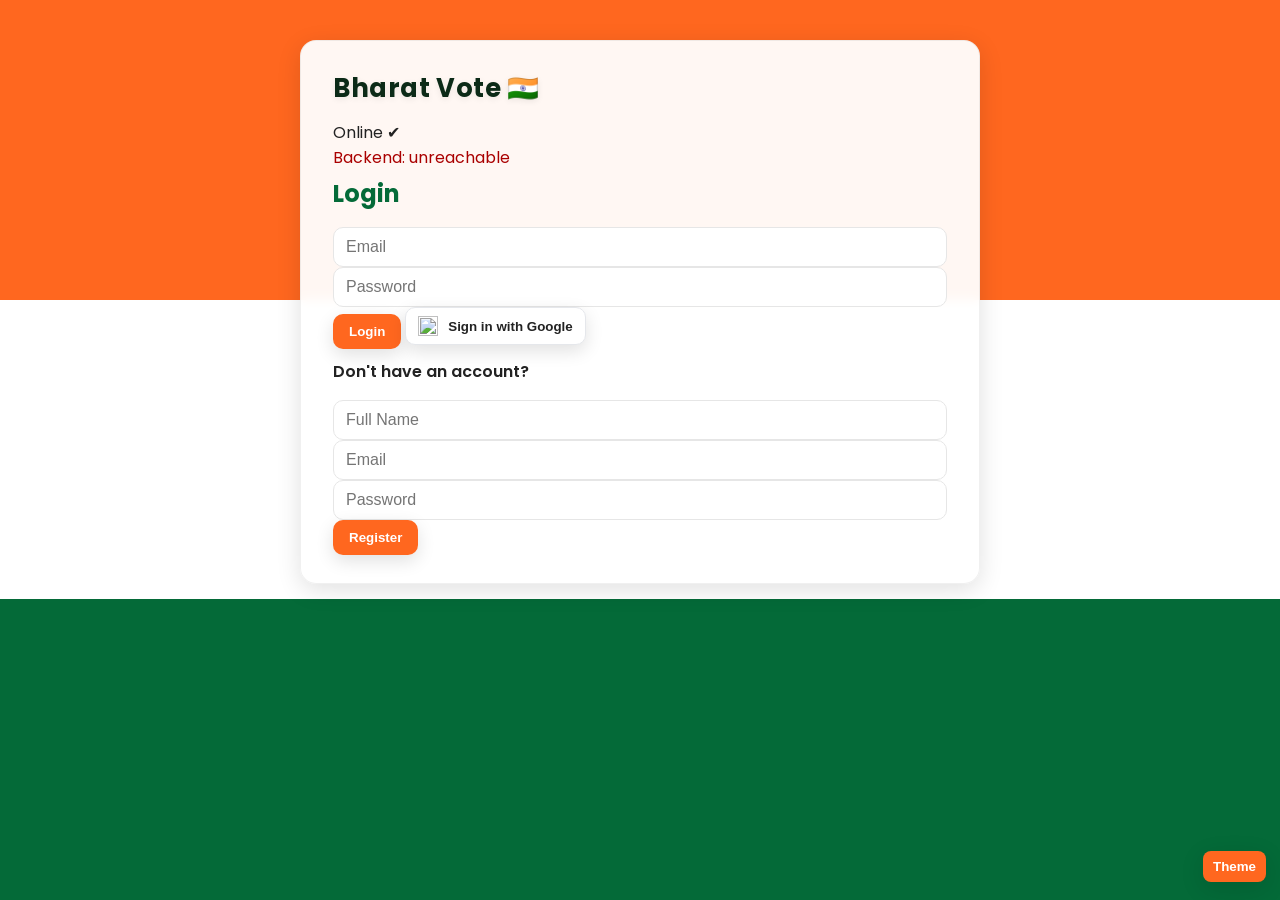
==== Frontend/index.html @ 967f0e9c "First Commit" ====
<!DOCTYPE html>
<html lang="en">

<head>
    <meta charset="UTF-8">
    <title>Bharat Vote 🇮🇳</title>
    <meta name="viewport" content="width=device-width,initial-scale=1">

    <link href="https://fonts.googleapis.com/css2?family=Poppins:wght@300;400;600;700&display=swap" rel="stylesheet">

    <!-- Your enhanced CSS -->
    <link rel="stylesheet" href="style.css">
</head>

<body>
    <div class="container fade">

        <h1>Bharat Vote 🇮🇳</h1>

        <!-- Status labels -->
        <div id="networkStatus"></div>
        <div id="backendStatus"></div>

        <!-- AUTH SECTION -->
        <div id="auth-section" class="fade">
            <h2>Login</h2>

            <input type="email" id="loginEmail" placeholder="Email">
            <input type="password" id="loginPassword" placeholder="Password">

            <button class="primary-action" onclick="login()">Login</button>

            <button id="googleSignInBtn" onclick="googleSignIn()">
                <img src="https://www.svgrepo.com/show/475656/google-color.svg" width="20"> Sign in with Google
            </button>

            <p style="margin-top: 10px; font-weight: 600;">Don't have an account?</p>

            <input type="text" id="regName" placeholder="Full Name">
            <input type="email" id="regEmail" placeholder="Email">
            <input type="password" id="regPassword" placeholder="Password">

            <button class="primary-action" onclick="register()">Register</button>
        </div>

        <!-- VOTER SECTION -->
        <div id="voter-section" class="fade" style="display:none;">
            <h2>
                Welcome, <span id="voterName"></span> 👋
            </h2>

            <div style="margin-top: 10px;">
                <button id="adminBtn" onclick="goAdmin()" class="admin-panel-btn primary-action">
                    Admin Dashboard
                </button>
        
            </div>

            <button class="primary-action" onclick="loadElections()">Show Active Elections</button>

            <div id="elections"></div>

            <button class="admin-btn" onclick="logout()">Logout</button>
        </div>

    </div>

    <!-- Main App Script -->
    <script type="module" src="script.js"></script>

    <!-- Page Enhancements -->
    <script>
        // Fade-in transitions
        document.addEventListener("DOMContentLoaded", () => {
            document.body.classList.add("page-loaded");
        });
    </script>
</body>

</html>
---- Frontend/style.css ----
@import './variables.css';

/* ======================================================
   BASE / RESET
   ====================================================== */
*,
*::before,
*::after {
    box-sizing: border-box;
}

html, body {
    height: 100%;
    margin: 0;
    padding: 0;
    font-family: var(--font-family);
    -webkit-font-smoothing: antialiased;
    -moz-osx-font-smoothing: grayscale;
}

/* ======================================================
   THEME / UTILS
   ====================================================== */
:root {
    /* fallback values if variables.css missing */
    --saffron: #FF9933;
    --deepgreen: #138808;
    --white: #ffffff;
    --muted: #6b7280;
    --shadow: 0 8px 30px rgba(0,0,0,0.12);
    --card: #fff;
}

/* small helpers */
.container-max {
    max-width: 1100px;
    margin: 0 auto;
    padding: 0 20px;
}

/* page-wide background: subtle tricolor split */
body {
    min-height: 100vh;
    color: #222;
    background: linear-gradient(
        to bottom,
        var(--saffron) 0%,
        var(--saffron) 33.3%,
        #fff 33.3%,
        #fff 66.6%,
        var(--deepgreen) 66.6%,
        var(--deepgreen) 100%
    );
    display: flex;
    align-items: flex-start; /* allows admin pages to show from top */
    justify-content: center;
    padding: 28px;
    transition: background 0.3s ease;
}

/* page fade-in */
body {
    opacity: 0;
    transition: opacity 0.45s ease-in-out;
}
body.page-loaded { opacity: 1; }

/* ======================================================
   LAYOUT: Centered (for home/login) and Full-Width (pages)
   ====================================================== */

/* Main container for index.html (centered card layout) */
.container {
    width: 100%;
    max-width: 680px;
    background: rgba(255,255,255,0.95);
    border-radius: 16px;
    padding: 28px 32px;
    box-shadow: var(--shadow);
    border: 1px solid rgba(0,0,0,0.06);
    backdrop-filter: blur(6px);
}

/* Centered glass-like card used for index/login */
.center-card {
    width: 100%;
    max-width: 680px;
    background: rgba(255,255,255,0.90);
    border-radius: 16px;
    padding: 28px 32px;
    box-shadow: var(--shadow);
    border: 1px solid rgba(0,0,0,0.06);
    backdrop-filter: blur(6px);
    text-align: center;
}

/* Full-width page wrapper used for voting/admin dashboard pages */
.page {
    width: 100%;
    max-width: 1200px;
    margin: 0 auto;
    display: grid;
    grid-template-columns: 1fr;
    gap: 20px;
    padding: 12px;
}

/* admin-dashboard layout (two column on wide screens) */
.admin-dashboard {
    display: grid;
    grid-template-columns: 260px 1fr;
    gap: 20px;
    align-items: start;
}

/* mobile / single column fallback */
@media (max-width: 920px) {
    .admin-dashboard {
        grid-template-columns: 1fr;
    }
}

/* ======================================================
   TYPOGRAPHY
   ====================================================== */
h1 {
    margin: 0 0 12px 0;
    font-size: 1.6rem;
    font-weight: 700;
    color: #0b2a17;
    letter-spacing: 0.6px;
    text-shadow: 0 2px 6px rgba(0,0,0,0.08);
}

h2 { margin: 6px 0 16px 0; color: var(--deepgreen); }
h3 { margin: 0 0 12px 0; font-size: 1.05rem; }

/* small muted text */
.muted { color: var(--muted); font-size: 0.9rem; }

/* ======================================================
   FORMS & INPUTS
   ====================================================== */
.form-row { margin: 10px 0; }

input[type="text"],
input[type="email"],
input[type="password"],
input[type="date"],
textarea,
select {
    width: 100%;
    padding: 10px 12px;
    border-radius: 10px;
    border: 1.5px solid #e6e6e6;
    background: #fff;
    font-size: 1rem;
    color: #222;
    transition: box-shadow 0.18s ease, border-color 0.18s ease;
}

input:focus, textarea:focus, select:focus {
    outline: none;
    border-color: var(--deepgreen);
    box-shadow: 0 6px 18px rgba(19,136,8,0.08);
}

/* small input width helper for admin actions */
.input-inline {
    display: inline-block;
    width: auto;
    min-width: 130px;
}

/* consistent label */
label {
    display: block;
    font-weight: 600;
    margin-bottom: 6px;
    color: #111827;
}

/* ======================================================
   BUTTONS
   ====================================================== */
.btn,
button {
    display: inline-flex;
    align-items: center;
    gap: 8px;
    cursor: pointer;
    padding: 10px 16px;
    border-radius: 10px;
    border: none;
    font-weight: 600;
    color: #fff;
    background: var(--saffron);
    box-shadow: 0 6px 18px rgba(0,0,0,0.12);
    transition: transform 0.12s ease, box-shadow 0.12s ease, background 0.18s ease;
    text-decoration: none;
}

.btn:hover, button:hover {
    transform: translateY(-2px);
    box-shadow: 0 10px 30px rgba(0,0,0,0.14);
}

/* primary green action for subtle variation */
.btn-green {
    background: var(--deepgreen);
}

/* neutral small button (admin controls) */
.btn-small {
    padding: 6px 10px;
    border-radius: 8px;
    font-size: 0.95rem;
    background: #374151; /* gray-700 */
}

/* disabled */
.btn[disabled], button:disabled {
    opacity: 0.6;
    cursor: not-allowed;
    transform: none;
}

/* Google sign-in: specialized */
#googleSignInBtn {
    background: #fff;
    color: #222;
    border: 1px solid #e5e7eb;
    padding: 8px 12px;
    gap: 10px;
    justify-content: center;
}
#googleSignInBtn img { width: 20px; height: 20px; }

/* ======================================================
   STATUS BARS
   ====================================================== */
.status {
    display: inline-block;
    padding: 6px 10px;
    border-radius: 999px;
    font-weight: 700;
    font-size: 0.9rem;
}

.status.online { background: rgba(6, 95, 70, 0.08); color: var(--deepgreen); border: 1px solid rgba(6,95,70,0.08); }
.status.offline { background: rgba(220,38,38,0.06); color: #9b2c2c; border: 1px solid rgba(220,38,38,0.06); }

/* ======================================================
   ELECTION CARDS & LISTS
   ====================================================== */
.elections-grid {
    display: grid;
    gap: 14px;
    grid-template-columns: repeat(auto-fit, minmax(280px, 1fr));
}

.election-card {
    background: var(--card);
    border-radius: 12px;
    padding: 14px;
    box-shadow: 0 8px 24px rgba(2,6,23,0.06);
    border-left: 6px solid var(--saffron);
    border-right: 6px solid var(--deepgreen);
    transition: transform 0.15s ease, box-shadow 0.15s ease;
}

.election-card:hover {
    transform: translateY(-6px);
    box-shadow: 0 14px 50px rgba(2,6,23,0.08);
}

.election-card h3 {
    font-size: 1.05rem;
    margin: 0 0 8px 0;
}

.candidate {
    display: flex;
    justify-content: space-between;
    align-items: center;
    padding: 10px 0;
    border-bottom: 1px solid #f3f4f6;
}
.candidate:last-child { border-bottom: none; }

.candidate .meta { color: var(--muted); font-size: 0.9rem; }

/* candidate vote button */
.candidate button {
    padding: 8px 12px;
    border-radius: 8px;
    font-weight: 700;
}

/* admin controls area below election */
.admin-controls {
    display: flex;
    gap: 8px;
    flex-wrap: wrap;
    margin-top: 12px;
    padding-top: 10px;
    border-top: 1px solid #f3f4f6;
}

/* small election id display (admin) */
.election-id-admin {
    background: #fafafa;
    border: 1px solid #eee;
    font-size: 0.9rem;
    padding: 8px 10px;
    border-radius: 8px;
    display: inline-block;
    word-break: break-all;
}

/* ======================================================
   ADMIN SIDEBAR (full dashboard layout)
   ====================================================== */
.admin-side-nav {
    background: linear-gradient(to bottom, rgba(255,153,51,0.08), #fff, rgba(19,136,8,0.04));
    padding: 18px;
    border-radius: 12px;
    box-shadow: 0 8px 30px rgba(2,6,23,0.04);
    height: fit-content;
    border: 1px solid rgba(0,0,0,0.04);
}
.admin-side-nav a {
    display: block;
    padding: 10px 12px;
    margin-bottom: 8px;
    border-radius: 8px;
    text-decoration: none;
    color: #0b2a17;
    font-weight: 600;
    border-left: 4px solid transparent;
}
.admin-side-nav a:hover {
    background: rgba(19,136,8,0.06);
    border-left-color: var(--saffron);
}

/* ======================================================
   ADMIN PANELS: analytics, voters etc
   ====================================================== */
.panel {
    background: #fff;
    padding: 16px;
    border-radius: 12px;
    border: 1px solid rgba(0,0,0,0.04);
    box-shadow: 0 8px 30px rgba(2,6,23,0.04);
}

/* analytics/voters boxes share consistent look */
#analyticsBox, #votersBox {
    padding: 12px;
}

/* voters list items */
#votersBox ul { list-style: none; padding: 0; margin: 0; }
#votersBox li {
    display:flex;
    justify-content: space-between;
    align-items: center;
    padding: 10px;
    margin-bottom: 8px;
    background: #fff;
    border-radius: 8px;
    border: 1px solid #f2f2f2;
    box-shadow: 0 6px 18px rgba(0,0,0,0.03);
}

/* ======================================================
   MODALS
   ====================================================== */
.modal {
    position: fixed;
    inset: 0;
    display: flex;
    align-items: center;
    justify-content: center;
    background: rgba(2,6,23,0.45);
    z-index: 2000;
    padding: 20px;
}
.modal .modal-card {
    width: 100%;
    max-width: 760px;
}

/* ======================================================
   LOADER / CHAKRA / INDIA LOADER
   ====================================================== */
.loader-container {
    position: fixed;
    left: 0; top: 0; right: 0; bottom: 0;
    display: flex;
    align-items: center;
    justify-content: center;
    background: rgba(255,255,255,0.72);
    backdrop-filter: blur(3px);
    z-index: 3000;
    opacity: 0;
    animation: loaderFadeIn 190ms ease forwards;
}
@keyframes loaderFadeIn {
    from { opacity: 0; transform: scale(0.98); }
    to { opacity: 1; transform: scale(1); }
}

.chakra-wheel { animation: spin 1.25s linear infinite; }
@keyframes spin { from { transform: rotate(0deg); } to { transform: rotate(360deg); } }

/* india-loader fallback / small flag style */
.india-loader {
    width: 64px;
    height: 40px;
    border-radius: 6px;
    background: linear-gradient(to bottom, var(--saffron) 33.3%, #fff 33.3%, #fff 66.6%, var(--deepgreen) 66.6%);
    border: 2px solid rgba(0,0,0,0.06);
}

/* success tick */
#successTick {
    position: fixed;
    left: 50%;
    top: 24%;
    transform: translateX(-50%);
    background: #fff;
    padding: 16px;
    border-radius: 12px;
    box-shadow: var(--shadow);
    z-index: 4000;
    text-align: center;
}
#successTick svg {
    width: 68px;
    height: 68px;
}

/* ======================================================
   TOASTS (non-blocking notifications)
   ====================================================== */
#ovms-toast-container {
    position: fixed;
    right: 18px;
    top: 18px;
    z-index: 5000;
    display:flex;
    flex-direction: column;
    gap: 8px;
}

.ovms-toast {
    min-width: 220px;
    max-width: 420px;
    padding: 10px 14px;
    border-radius: 10px;
    color: #fff;
    font-weight: 700;
    box-shadow: var(--shadow);
    opacity: 1;
    transform: translateY(0);
    transition: transform 180ms ease, opacity 180ms linear;
}

.ovms-toast.info { background: rgba(6,95,70,0.95); }
.ovms-toast.success { background: rgba(4,106,56,0.98); }
.ovms-toast.error { background: rgba(220,38,38,0.98); }

/* hide animation when removed */
.ovms-toast.hide { opacity: 0; transform: translateY(-8px); }

/* ======================================================
   SMALL RESPONSIVE TWEAKS
   ====================================================== */
@media (max-width: 720px) {
    .center-card { padding: 18px; border-radius: 12px; }
    .container-max { padding: 0 12px; }
    .elections-grid { grid-template-columns: 1fr; }
    .candidate { flex-direction: column; align-items: flex-start; gap: 8px; }
    .admin-controls { justify-content: center; }
    .admin-side-nav { display: none; } /* hide left nav on small screens */
}

/* keep consistent spacing across pages */
.spacing-sm { margin: 8px 0; padding: 6px; }
.spacing-md { margin: 12px 0; padding: 10px; }
.spacing-lg { margin: 20px 0; padding: 16px; }

/* ======================================================
   CLEANUP / OVERRIDES (fix conflicts)
   ====================================================== */
/* Ensure elements inside .center-card do not overflow width */
.center-card input,
.center-card button,
.center-card select,
.center-card textarea {
    max-width: 100%;
}

/* Make sure the page and center-card are visually balanced on large screens */
@media (min-width: 1200px) {
    body { padding: 40px; }
    .center-card { max-width: 780px; padding: 36px; }
}

/* final small helpers to avoid visual glitches */
.hidden { display: none !important; }
.flex { display: flex; }
.center { text-align: center; }

/* ===========================================
   ADMIN PANEL BUTTON (visible by default)
   =========================================== */
#adminBtn {
    background: var(--deepgreen);
    color: #fff;
    padding: 12px 18px;
    border-radius: 10px;
    font-weight: 700;
    font-size: 1rem;
    border: none;
    cursor: pointer;
    box-shadow: 0 4px 12px rgba(0,0,0,0.18);
    transition: all 0.25s ease-in-out;
    display: none; /* hidden by default, shown by JS when admin */
}

#adminBtn:hover {
    background: var(--saffron);
    transform: translateY(-2px);
    box-shadow: 0 6px 18px rgba(0,0,0,0.22);
}

#adminBtn:active {
    transform: scale(0.97);
}

#adminBtn[style*="display: none"] {
    display: none !important;
}

@media (max-width: 520px) {
    #adminBtn {
        width: 100%;
        padding: 12px;
        font-size: 0.95rem;
    }
}

/* ===========================================
   ADMIN PANEL BUTTON (INDEX PAGE)
   =========================================== */

.admin-panel-btn {
    display: inline-flex;
    align-items: center;
    justify-content: center;
    gap: 8px;

    background: var(--deepgreen);
    color: #fff;
    padding: 12px 18px;
    border-radius: 10px;

    font-weight: 700;
    font-size: 1rem;
    letter-spacing: 0.4px;
    border: none;
    cursor: pointer;

    box-shadow: 0 4px 12px rgba(0,0,0,0.18);
    transition: all .25s ease-in-out;
}

/* Hover transition */
.admin-panel-btn:hover {
    background: var(--saffron);
    transform: translateY(-2px);
    box-shadow: 0 6px 18px rgba(0,0,0,0.22);
}

/* Click animation */
.admin-panel-btn:active {
    transform: scale(0.97);
}

/* Icon styling (if using icons) */
.admin-panel-btn img,
.admin-panel-btn svg {
    width: 20px;
    height: 20px;
}

/* Responsive */
@media (max-width: 520px) {
    .admin-panel-btn {
        width: 100%;
        justify-content: center;
        padding: 12px;
        font-size: 0.95rem;
    }
}
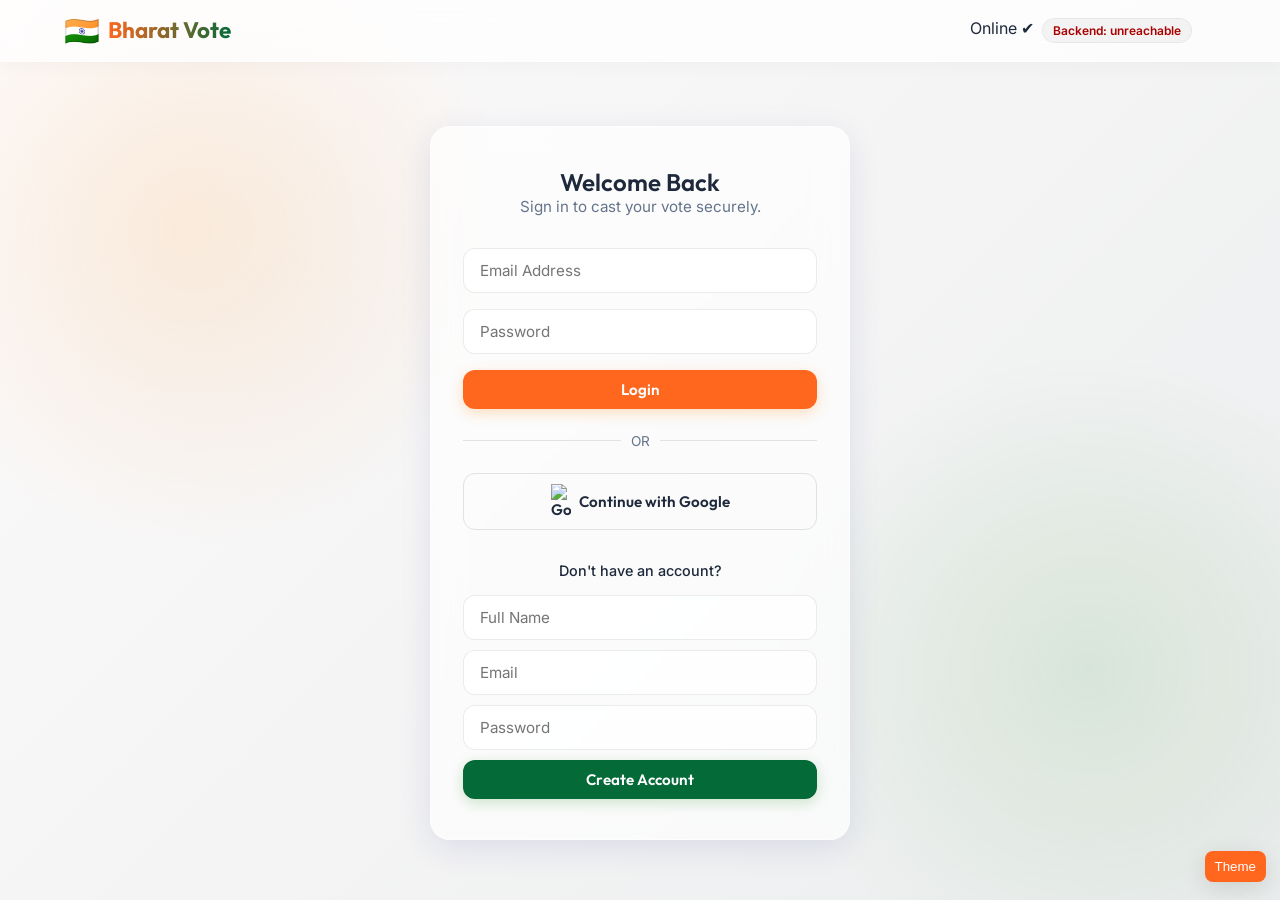
==== commit 50b7d131: "ui enhancement" ====
--- a/Frontend/index.html
+++ b/Frontend/index.html
@@ -5,76 +5,204 @@
     <meta charset="UTF-8">
     <title>Bharat Vote 🇮🇳</title>
     <meta name="viewport" content="width=device-width,initial-scale=1">
-
-    <link href="https://fonts.googleapis.com/css2?family=Poppins:wght@300;400;600;700&display=swap" rel="stylesheet">
-
-    <!-- Your enhanced CSS -->
+    
+    <!-- Modern Typography -->
+    <link href="https://fonts.googleapis.com/css2?family=Outfit:wght@300;400;500;600;700&family=Inter:wght@400;500;600&display=swap" rel="stylesheet">
+    
+    <!-- Enhanced CSS -->
     <link rel="stylesheet" href="style.css">
 </head>
 
 <body>
-    <div class="container fade">
-
-        <h1>Bharat Vote 🇮🇳</h1>
-
-        <!-- Status labels -->
-        <div id="networkStatus"></div>
-        <div id="backendStatus"></div>
-
+    <!-- Global Navbar (Glassmorphism) -->
+    <nav class="navbar" id="mainNav">
+        <div class="nav-container">
+            <div class="nav-brand" onclick="goHome()">
+                <span class="brand-icon">🇮🇳</span>
+                <span class="brand-text">Bharat Vote</span>
+            </div>
+            
+            <div class="nav-links" id="navLinks">
+                <!-- Status Indicators injected here by JS -->
+                <div class="nav-status">
+                    <span id="networkStatus" class="status-badge"></span>
+                    <span id="backendStatus" class="status-badge"></span>
+                </div>
+                
+                <!-- Dynamic Auth Buttons -->
+                <div id="navAuthArea">
+                    <!-- Populated by JS -->
+                </div>
+            </div>
+        </div>
+    </nav>
+
+    <!-- Main Content Area -->
+    <main class="app-main fade" id="appMain">
+        
         <!-- AUTH SECTION -->
-        <div id="auth-section" class="fade">
-            <h2>Login</h2>
-
-            <input type="email" id="loginEmail" placeholder="Email">
-            <input type="password" id="loginPassword" placeholder="Password">
-
-            <button class="primary-action" onclick="login()">Login</button>
-
-            <button id="googleSignInBtn" onclick="googleSignIn()">
-                <img src="https://www.svgrepo.com/show/475656/google-color.svg" width="20"> Sign in with Google
-            </button>
-
-            <p style="margin-top: 10px; font-weight: 600;">Don't have an account?</p>
-
-            <input type="text" id="regName" placeholder="Full Name">
-            <input type="email" id="regEmail" placeholder="Email">
-            <input type="password" id="regPassword" placeholder="Password">
-
-            <button class="primary-action" onclick="register()">Register</button>
-        </div>
-
-        <!-- VOTER SECTION -->
-        <div id="voter-section" class="fade" style="display:none;">
-            <h2>
-                Welcome, <span id="voterName"></span> 👋
-            </h2>
-
-            <div style="margin-top: 10px;">
-                <button id="adminBtn" onclick="goAdmin()" class="admin-panel-btn primary-action">
-                    Admin Dashboard
+        <div id="auth-section" class="view-section active fade-in">
+            <div class="glass-card auth-card">
+                <div class="auth-header">
+                    <h2>Welcome Back</h2>
+                    <p class="muted">Sign in to cast your vote securely.</p>
+                </div>
+
+                <div class="form-group">
+                    <input type="email" id="loginEmail" placeholder="Email Address">
+                </div>
+                <div class="form-group">
+                    <input type="password" id="loginPassword" placeholder="Password">
+                </div>
+
+                <button class="btn btn-primary full-width" onclick="login()">Login</button>
+
+                <div class="divider"><span>OR</span></div>
+
+                <button id="googleSignInBtn" class="btn btn-outline full-width" onclick="googleSignIn()">
+                    <img src="https://www.svgrepo.com/show/475656/google-color.svg" width="20" alt="Google"> 
+                    Continue with Google
                 </button>
-        
-            </div>
-
-            <button class="primary-action" onclick="loadElections()">Show Active Elections</button>
-
-            <div id="elections"></div>
-
-            <button class="admin-btn" onclick="logout()">Logout</button>
-        </div>
-
-    </div>
+
+                <div class="auth-footer">
+                    <p>Don't have an account?</p>
+                </div>
+                
+                <div class="register-group">
+                    <input type="text" id="regName" placeholder="Full Name">
+                    <input type="email" id="regEmail" placeholder="Email">
+                    <input type="password" id="regPassword" placeholder="Password">
+                    <button class="btn btn-secondary full-width" onclick="register()">Create Account</button>
+                </div>
+            </div>
+        </div>
+
+        <!-- VOTER DASHBOARD -->
+        <div id="voter-section" class="view-section fade-in" style="display:none;">
+            <div class="dashboard-header">
+                <h2>Welcome, <span id="voterName" class="highlight-text"></span> 👋</h2>
+                <p class="muted">Participate in active elections below.</p>
+            </div>
+            
+            <div class="dashboard-actions">
+                <button class="btn btn-primary" onclick="loadElections()">Refresh Elections</button>
+            </div>
+
+            <!-- Elections Grid -->
+            <div id="elections" class="elections-grid">
+                <!-- Populated via JS -->
+            </div>
+        </div>
+
+        <!-- ADMIN DASHBOARD (Moved from admin.html) -->
+        <div id="admin-section" class="view-section fade-in" style="display:none;">
+            <div class="admin-dashboard-layout">
+                <!-- Sidebar -->
+                <aside class="admin-sidebar glass-panel">
+                    <h3>Admin Menu</h3>
+                    <nav class="admin-nav">
+                        <a href="#" onclick="showAdminTab('manageElections')" class="admin-tab active" data-tab="manageElections">Elections</a>
+                        <a href="#" onclick="showAdminTab('addCandidate')" class="admin-tab" data-tab="addCandidate">Candidates</a>
+                        <a href="#" onclick="showAdminTab('analytics')" class="admin-tab" data-tab="analytics">Analytics</a>
+                        <a href="#" onclick="showAdminTab('manageVoters')" class="admin-tab" data-tab="manageVoters">Voters</a>
+                    </nav>
+                </aside>
+
+                <!-- Main Content -->
+                <div class="admin-content glass-panel">
+                    
+                    <!-- Tab: Manage Elections -->
+                    <div id="tab-manageElections" class="admin-tab-content active">
+                        <div class="section-header">
+                            <h2>Manage Elections</h2>
+                        </div>
+                        
+                        <div class="card form-card">
+                            <h3>Create New Election</h3>
+                            <div class="form-grid">
+                                <input id="title" class="input-field" placeholder="Election Title">
+                                <input id="desc" class="input-field span-2" placeholder="Description">
+                                <label class="input-label">Start Date: <input id="start" type="date" class="input-field"></label>
+                                <label class="input-label">End Date: <input id="end" type="date" class="input-field"></label>
+                            </div>
+                            <button class="btn btn-primary mt-3" onclick="createElection()">Create Election</button>
+                        </div>
+                        
+                        <div class="mt-4">
+                            <hr class="subtle-hr">
+                            <h3>Active Elections Overview</h3>
+                            <div class="quick-delete-bar">
+                                <input id="deleteElectionId" class="input-field small-input" placeholder="Election ID to Delete">
+                                <button class="btn btn-danger" onclick="deleteElectionById()">Delete</button>
+                            </div>
+                            <div id="adminElectionsList" class="elections-grid mt-3"></div>
+                        </div>
+                    </div>
+
+                    <!-- Tab: Add Candidate -->
+                    <div id="tab-addCandidate" class="admin-tab-content" style="display:none;">
+                        <h2>Add Candidate</h2>
+                        <div class="card form-card mt-3">
+                            <div class="form-grid">
+                                <input id="elId" class="input-field span-2" placeholder="Election ID">
+                                <input id="cName" class="input-field" placeholder="Candidate Name">
+                                <input id="party" class="input-field" placeholder="Party Affiliation">
+                            </div>
+                            <button class="btn btn-primary mt-3" onclick="addCandidate()">Add Candidate</button>
+                        </div>
+                    </div>
+
+                    <!-- Tab: Analytics -->
+                    <div id="tab-analytics" class="admin-tab-content" style="display:none;">
+                        <div class="section-header">
+                            <h2>System Analytics</h2>
+                            <button class="btn btn-secondary" onclick="loadAnalytics()">Refresh Stats</button>
+                        </div>
+                        <div id="analyticsBox" class="analytics-grid mt-3">
+                            <!-- Populated via JS -->
+                        </div>
+                    </div>
+
+                    <!-- Tab: Manage Voters -->
+                    <div id="tab-manageVoters" class="admin-tab-content" style="display:none;">
+                        <div class="section-header">
+                            <h2>Registered Voters</h2>
+                            <button class="btn btn-secondary" onclick="loadVotersPaginated(1)">Load Data</button>
+                        </div>
+                        <div id="votersBox" class="voters-list mt-3">
+                            <!-- Populated via JS -->
+                        </div>
+                    </div>
+
+                </div>
+            </div>
+        </div>
+
+    </main>
 
     <!-- Main App Script -->
     <script type="module" src="script.js"></script>
 
     <!-- Page Enhancements -->
     <script>
-        // Fade-in transitions
         document.addEventListener("DOMContentLoaded", () => {
             document.body.classList.add("page-loaded");
+            document.getElementById('appMain').style.opacity = 1;
         });
+
+        // Admin Tab Switcher Logic
+        window.showAdminTab = function(tabId) {
+            document.querySelectorAll('.admin-tab-content').forEach(el => el.style.display = 'none');
+            document.querySelectorAll('.admin-tab').forEach(el => el.classList.remove('active'));
+            
+            document.getElementById('tab-' + tabId).style.display = 'block';
+            document.querySelector('.admin-tab[data-tab="' + tabId + '"]').classList.add('active');
+
+            // Auto load data for specific tabs
+            if(tabId === 'manageElections' && window.loadElections) window.loadElections(true);
+            if(tabId === 'analytics' && window.loadAnalytics) window.loadAnalytics();
+            if(tabId === 'manageVoters' && window.loadVotersPaginated) window.loadVotersPaginated(1);
+        };
     </script>
 </body>
-
 </html>
--- a/Frontend/style.css
+++ b/Frontend/style.css
@@ -1,608 +1,487 @@
-@import './variables.css';
+/* ======================================================
+   MODERN VARIABLES & THEME
+   ====================================================== */
+   @import url('https://fonts.googleapis.com/css2?family=Outfit:wght@300;400;500;600;700&family=Inter:wght@400;500;600&display=swap');
 
-/* ======================================================
-   BASE / RESET
-   ====================================================== */
-*,
-*::before,
-*::after {
-    box-sizing: border-box;
-}
-
-html, body {
-    height: 100%;
-    margin: 0;
-    padding: 0;
-    font-family: var(--font-family);
-    -webkit-font-smoothing: antialiased;
-    -moz-osx-font-smoothing: grayscale;
-}
-
-/* ======================================================
-   THEME / UTILS
-   ====================================================== */
-:root {
-    /* fallback values if variables.css missing */
-    --saffron: #FF9933;
-    --deepgreen: #138808;
-    --white: #ffffff;
-    --muted: #6b7280;
-    --shadow: 0 8px 30px rgba(0,0,0,0.12);
-    --card: #fff;
-}
-
-/* small helpers */
-.container-max {
-    max-width: 1100px;
-    margin: 0 auto;
-    padding: 0 20px;
-}
-
-/* page-wide background: subtle tricolor split */
-body {
-    min-height: 100vh;
-    color: #222;
-    background: linear-gradient(
-        to bottom,
-        var(--saffron) 0%,
-        var(--saffron) 33.3%,
-        #fff 33.3%,
-        #fff 66.6%,
-        var(--deepgreen) 66.6%,
-        var(--deepgreen) 100%
-    );
-    display: flex;
-    align-items: flex-start; /* allows admin pages to show from top */
-    justify-content: center;
-    padding: 28px;
-    transition: background 0.3s ease;
-}
-
-/* page fade-in */
-body {
-    opacity: 0;
-    transition: opacity 0.45s ease-in-out;
-}
-body.page-loaded { opacity: 1; }
-
-/* ======================================================
-   LAYOUT: Centered (for home/login) and Full-Width (pages)
-   ====================================================== */
-
-/* Main container for index.html (centered card layout) */
-.container {
-    width: 100%;
-    max-width: 680px;
-    background: rgba(255,255,255,0.95);
-    border-radius: 16px;
-    padding: 28px 32px;
-    box-shadow: var(--shadow);
-    border: 1px solid rgba(0,0,0,0.06);
-    backdrop-filter: blur(6px);
-}
-
-/* Centered glass-like card used for index/login */
-.center-card {
-    width: 100%;
-    max-width: 680px;
-    background: rgba(255,255,255,0.90);
-    border-radius: 16px;
-    padding: 28px 32px;
-    box-shadow: var(--shadow);
-    border: 1px solid rgba(0,0,0,0.06);
-    backdrop-filter: blur(6px);
-    text-align: center;
-}
-
-/* Full-width page wrapper used for voting/admin dashboard pages */
-.page {
-    width: 100%;
-    max-width: 1200px;
-    margin: 0 auto;
-    display: grid;
-    grid-template-columns: 1fr;
-    gap: 20px;
-    padding: 12px;
-}
-
-/* admin-dashboard layout (two column on wide screens) */
-.admin-dashboard {
-    display: grid;
-    grid-template-columns: 260px 1fr;
-    gap: 20px;
-    align-items: start;
-}
-
-/* mobile / single column fallback */
-@media (max-width: 920px) {
-    .admin-dashboard {
-        grid-template-columns: 1fr;
-    }
-}
-
-/* ======================================================
-   TYPOGRAPHY
-   ====================================================== */
-h1 {
-    margin: 0 0 12px 0;
-    font-size: 1.6rem;
-    font-weight: 700;
-    color: #0b2a17;
-    letter-spacing: 0.6px;
-    text-shadow: 0 2px 6px rgba(0,0,0,0.08);
-}
-
-h2 { margin: 6px 0 16px 0; color: var(--deepgreen); }
-h3 { margin: 0 0 12px 0; font-size: 1.05rem; }
-
-/* small muted text */
-.muted { color: var(--muted); font-size: 0.9rem; }
-
-/* ======================================================
-   FORMS & INPUTS
-   ====================================================== */
-.form-row { margin: 10px 0; }
-
-input[type="text"],
-input[type="email"],
-input[type="password"],
-input[type="date"],
-textarea,
-select {
-    width: 100%;
-    padding: 10px 12px;
-    border-radius: 10px;
-    border: 1.5px solid #e6e6e6;
-    background: #fff;
-    font-size: 1rem;
-    color: #222;
-    transition: box-shadow 0.18s ease, border-color 0.18s ease;
-}
-
-input:focus, textarea:focus, select:focus {
-    outline: none;
-    border-color: var(--deepgreen);
-    box-shadow: 0 6px 18px rgba(19,136,8,0.08);
-}
-
-/* small input width helper for admin actions */
-.input-inline {
-    display: inline-block;
-    width: auto;
-    min-width: 130px;
-}
-
-/* consistent label */
-label {
-    display: block;
-    font-weight: 600;
-    margin-bottom: 6px;
-    color: #111827;
-}
-
-/* ======================================================
-   BUTTONS
-   ====================================================== */
-.btn,
-button {
-    display: inline-flex;
-    align-items: center;
-    gap: 8px;
-    cursor: pointer;
-    padding: 10px 16px;
-    border-radius: 10px;
-    border: none;
-    font-weight: 600;
-    color: #fff;
-    background: var(--saffron);
-    box-shadow: 0 6px 18px rgba(0,0,0,0.12);
-    transition: transform 0.12s ease, box-shadow 0.12s ease, background 0.18s ease;
-    text-decoration: none;
-}
-
-.btn:hover, button:hover {
-    transform: translateY(-2px);
-    box-shadow: 0 10px 30px rgba(0,0,0,0.14);
-}
-
-/* primary green action for subtle variation */
-.btn-green {
-    background: var(--deepgreen);
-}
-
-/* neutral small button (admin controls) */
-.btn-small {
-    padding: 6px 10px;
-    border-radius: 8px;
-    font-size: 0.95rem;
-    background: #374151; /* gray-700 */
-}
-
-/* disabled */
-.btn[disabled], button:disabled {
-    opacity: 0.6;
-    cursor: not-allowed;
-    transform: none;
-}
-
-/* Google sign-in: specialized */
-#googleSignInBtn {
-    background: #fff;
-    color: #222;
-    border: 1px solid #e5e7eb;
-    padding: 8px 12px;
-    gap: 10px;
-    justify-content: center;
-}
-#googleSignInBtn img { width: 20px; height: 20px; }
-
-/* ======================================================
-   STATUS BARS
-   ====================================================== */
-.status {
-    display: inline-block;
-    padding: 6px 10px;
-    border-radius: 999px;
-    font-weight: 700;
-    font-size: 0.9rem;
-}
-
-.status.online { background: rgba(6, 95, 70, 0.08); color: var(--deepgreen); border: 1px solid rgba(6,95,70,0.08); }
-.status.offline { background: rgba(220,38,38,0.06); color: #9b2c2c; border: 1px solid rgba(220,38,38,0.06); }
-
-/* ======================================================
-   ELECTION CARDS & LISTS
-   ====================================================== */
-.elections-grid {
-    display: grid;
-    gap: 14px;
-    grid-template-columns: repeat(auto-fit, minmax(280px, 1fr));
-}
-
-.election-card {
-    background: var(--card);
-    border-radius: 12px;
-    padding: 14px;
-    box-shadow: 0 8px 24px rgba(2,6,23,0.06);
-    border-left: 6px solid var(--saffron);
-    border-right: 6px solid var(--deepgreen);
-    transition: transform 0.15s ease, box-shadow 0.15s ease;
-}
-
-.election-card:hover {
-    transform: translateY(-6px);
-    box-shadow: 0 14px 50px rgba(2,6,23,0.08);
-}
-
-.election-card h3 {
-    font-size: 1.05rem;
-    margin: 0 0 8px 0;
-}
-
-.candidate {
-    display: flex;
-    justify-content: space-between;
-    align-items: center;
-    padding: 10px 0;
-    border-bottom: 1px solid #f3f4f6;
-}
-.candidate:last-child { border-bottom: none; }
-
-.candidate .meta { color: var(--muted); font-size: 0.9rem; }
-
-/* candidate vote button */
-.candidate button {
-    padding: 8px 12px;
-    border-radius: 8px;
-    font-weight: 700;
-}
-
-/* admin controls area below election */
-.admin-controls {
-    display: flex;
-    gap: 8px;
-    flex-wrap: wrap;
-    margin-top: 12px;
-    padding-top: 10px;
-    border-top: 1px solid #f3f4f6;
-}
-
-/* small election id display (admin) */
-.election-id-admin {
-    background: #fafafa;
-    border: 1px solid #eee;
-    font-size: 0.9rem;
-    padding: 8px 10px;
-    border-radius: 8px;
-    display: inline-block;
-    word-break: break-all;
-}
-
-/* ======================================================
-   ADMIN SIDEBAR (full dashboard layout)
-   ====================================================== */
-.admin-side-nav {
-    background: linear-gradient(to bottom, rgba(255,153,51,0.08), #fff, rgba(19,136,8,0.04));
-    padding: 18px;
-    border-radius: 12px;
-    box-shadow: 0 8px 30px rgba(2,6,23,0.04);
-    height: fit-content;
-    border: 1px solid rgba(0,0,0,0.04);
-}
-.admin-side-nav a {
-    display: block;
-    padding: 10px 12px;
-    margin-bottom: 8px;
-    border-radius: 8px;
-    text-decoration: none;
-    color: #0b2a17;
-    font-weight: 600;
-    border-left: 4px solid transparent;
-}
-.admin-side-nav a:hover {
-    background: rgba(19,136,8,0.06);
-    border-left-color: var(--saffron);
-}
-
-/* ======================================================
-   ADMIN PANELS: analytics, voters etc
-   ====================================================== */
-.panel {
-    background: #fff;
-    padding: 16px;
-    border-radius: 12px;
-    border: 1px solid rgba(0,0,0,0.04);
-    box-shadow: 0 8px 30px rgba(2,6,23,0.04);
-}
-
-/* analytics/voters boxes share consistent look */
-#analyticsBox, #votersBox {
-    padding: 12px;
-}
-
-/* voters list items */
-#votersBox ul { list-style: none; padding: 0; margin: 0; }
-#votersBox li {
-    display:flex;
-    justify-content: space-between;
-    align-items: center;
-    padding: 10px;
-    margin-bottom: 8px;
-    background: #fff;
-    border-radius: 8px;
-    border: 1px solid #f2f2f2;
-    box-shadow: 0 6px 18px rgba(0,0,0,0.03);
-}
-
-/* ======================================================
-   MODALS
-   ====================================================== */
-.modal {
-    position: fixed;
-    inset: 0;
-    display: flex;
-    align-items: center;
-    justify-content: center;
-    background: rgba(2,6,23,0.45);
-    z-index: 2000;
-    padding: 20px;
-}
-.modal .modal-card {
-    width: 100%;
-    max-width: 760px;
-}
-
-/* ======================================================
-   LOADER / CHAKRA / INDIA LOADER
-   ====================================================== */
-.loader-container {
-    position: fixed;
-    left: 0; top: 0; right: 0; bottom: 0;
-    display: flex;
-    align-items: center;
-    justify-content: center;
-    background: rgba(255,255,255,0.72);
-    backdrop-filter: blur(3px);
-    z-index: 3000;
-    opacity: 0;
-    animation: loaderFadeIn 190ms ease forwards;
-}
-@keyframes loaderFadeIn {
-    from { opacity: 0; transform: scale(0.98); }
-    to { opacity: 1; transform: scale(1); }
-}
-
-.chakra-wheel { animation: spin 1.25s linear infinite; }
-@keyframes spin { from { transform: rotate(0deg); } to { transform: rotate(360deg); } }
-
-/* india-loader fallback / small flag style */
-.india-loader {
-    width: 64px;
-    height: 40px;
-    border-radius: 6px;
-    background: linear-gradient(to bottom, var(--saffron) 33.3%, #fff 33.3%, #fff 66.6%, var(--deepgreen) 66.6%);
-    border: 2px solid rgba(0,0,0,0.06);
-}
-
-/* success tick */
-#successTick {
-    position: fixed;
-    left: 50%;
-    top: 24%;
-    transform: translateX(-50%);
-    background: #fff;
-    padding: 16px;
-    border-radius: 12px;
-    box-shadow: var(--shadow);
-    z-index: 4000;
-    text-align: center;
-}
-#successTick svg {
-    width: 68px;
-    height: 68px;
-}
-
-/* ======================================================
-   TOASTS (non-blocking notifications)
-   ====================================================== */
-#ovms-toast-container {
-    position: fixed;
-    right: 18px;
-    top: 18px;
-    z-index: 5000;
-    display:flex;
-    flex-direction: column;
-    gap: 8px;
-}
-
-.ovms-toast {
-    min-width: 220px;
-    max-width: 420px;
-    padding: 10px 14px;
-    border-radius: 10px;
-    color: #fff;
-    font-weight: 700;
-    box-shadow: var(--shadow);
-    opacity: 1;
-    transform: translateY(0);
-    transition: transform 180ms ease, opacity 180ms linear;
-}
-
-.ovms-toast.info { background: rgba(6,95,70,0.95); }
-.ovms-toast.success { background: rgba(4,106,56,0.98); }
-.ovms-toast.error { background: rgba(220,38,38,0.98); }
-
-/* hide animation when removed */
-.ovms-toast.hide { opacity: 0; transform: translateY(-8px); }
-
-/* ======================================================
-   SMALL RESPONSIVE TWEAKS
-   ====================================================== */
-@media (max-width: 720px) {
-    .center-card { padding: 18px; border-radius: 12px; }
-    .container-max { padding: 0 12px; }
-    .elections-grid { grid-template-columns: 1fr; }
-    .candidate { flex-direction: column; align-items: flex-start; gap: 8px; }
-    .admin-controls { justify-content: center; }
-    .admin-side-nav { display: none; } /* hide left nav on small screens */
-}
-
-/* keep consistent spacing across pages */
-.spacing-sm { margin: 8px 0; padding: 6px; }
-.spacing-md { margin: 12px 0; padding: 10px; }
-.spacing-lg { margin: 20px 0; padding: 16px; }
-
-/* ======================================================
-   CLEANUP / OVERRIDES (fix conflicts)
-   ====================================================== */
-/* Ensure elements inside .center-card do not overflow width */
-.center-card input,
-.center-card button,
-.center-card select,
-.center-card textarea {
-    max-width: 100%;
-}
-
-/* Make sure the page and center-card are visually balanced on large screens */
-@media (min-width: 1200px) {
-    body { padding: 40px; }
-    .center-card { max-width: 780px; padding: 36px; }
-}
-
-/* final small helpers to avoid visual glitches */
-.hidden { display: none !important; }
-.flex { display: flex; }
-.center { text-align: center; }
-
-/* ===========================================
-   ADMIN PANEL BUTTON (visible by default)
-   =========================================== */
-#adminBtn {
-    background: var(--deepgreen);
-    color: #fff;
-    padding: 12px 18px;
-    border-radius: 10px;
-    font-weight: 700;
-    font-size: 1rem;
-    border: none;
-    cursor: pointer;
-    box-shadow: 0 4px 12px rgba(0,0,0,0.18);
-    transition: all 0.25s ease-in-out;
-    display: none; /* hidden by default, shown by JS when admin */
-}
-
-#adminBtn:hover {
-    background: var(--saffron);
-    transform: translateY(-2px);
-    box-shadow: 0 6px 18px rgba(0,0,0,0.22);
-}
-
-#adminBtn:active {
-    transform: scale(0.97);
-}
-
-#adminBtn[style*="display: none"] {
-    display: none !important;
-}
-
-@media (max-width: 520px) {
-    #adminBtn {
-        width: 100%;
-        padding: 12px;
-        font-size: 0.95rem;
-    }
-}
-
-/* ===========================================
-   ADMIN PANEL BUTTON (INDEX PAGE)
-   =========================================== */
-
-.admin-panel-btn {
-    display: inline-flex;
-    align-items: center;
-    justify-content: center;
-    gap: 8px;
-
-    background: var(--deepgreen);
-    color: #fff;
-    padding: 12px 18px;
-    border-radius: 10px;
-
-    font-weight: 700;
-    font-size: 1rem;
-    letter-spacing: 0.4px;
-    border: none;
-    cursor: pointer;
-
-    box-shadow: 0 4px 12px rgba(0,0,0,0.18);
-    transition: all .25s ease-in-out;
-}
-
-/* Hover transition */
-.admin-panel-btn:hover {
-    background: var(--saffron);
-    transform: translateY(-2px);
-    box-shadow: 0 6px 18px rgba(0,0,0,0.22);
-}
-
-/* Click animation */
-.admin-panel-btn:active {
-    transform: scale(0.97);
-}
-
-/* Icon styling (if using icons) */
-.admin-panel-btn img,
-.admin-panel-btn svg {
-    width: 20px;
-    height: 20px;
-}
-
-/* Responsive */
-@media (max-width: 520px) {
-    .admin-panel-btn {
-        width: 100%;
-        justify-content: center;
-        padding: 12px;
-        font-size: 0.95rem;
-    }
-}+   :root {
+       /* Core Brand Colors */
+       --saffron: #FF9933;
+       --saffron-light: #ffad5c;
+       --deepgreen: #138808;
+       --deepgreen-light: #1b9c10;
+       
+       /* Backgrounds & Glassmorphism */
+       --bg-gradient: linear-gradient(135deg, #fdfbfb 0%, #ebedee 100%);
+       --glass-bg: rgba(255, 255, 255, 0.65);
+       --glass-border: rgba(255, 255, 255, 0.5);
+       --glass-shadow: 0 8px 32px 0 rgba(31, 38, 135, 0.1);
+       
+       /* Text */
+       --text-primary: #1e293b;
+       --text-muted: #64748b;
+       
+       /* Typography */
+       --font-heading: 'Outfit', sans-serif;
+       --font-body: 'Inter', sans-serif;
+       
+       /* Radius */
+       --radius-sm: 8px;
+       --radius-md: 12px;
+       --radius-lg: 20px;
+       --radius-pill: 9999px;
+   }
+   
+   /* ======================================================
+      RESET & BASE
+      ====================================================== */
+   * {
+       box-sizing: border-box;
+       margin: 0;
+       padding: 0;
+   }
+   
+   body {
+       font-family: var(--font-body);
+       color: var(--text-primary);
+       background: var(--bg-gradient);
+       min-height: 100vh;
+       overflow-x: hidden;
+       -webkit-font-smoothing: antialiased;
+   }
+   
+   /* Dynamic moving background accent */
+   body::before {
+       content: "";
+       position: fixed;
+       top: -10%; left: -10%;
+       width: 50vw; height: 50vw;
+       background: radial-gradient(circle, rgba(255,153,51,0.15) 0%, rgba(255,153,51,0) 70%);
+       border-radius: 50%;
+       z-index: -1;
+       animation: floatSaffron 15s ease-in-out infinite alternate;
+   }
+   
+   body::after {
+       content: "";
+       position: fixed;
+       bottom: -10%; right: -10%;
+       width: 50vw; height: 50vw;
+       background: radial-gradient(circle, rgba(19,136,8,0.1) 0%, rgba(19,136,8,0) 70%);
+       border-radius: 50%;
+       z-index: -1;
+       animation: floatGreen 18s ease-in-out infinite alternate;
+   }
+   
+   @keyframes floatSaffron { 0% { transform: translate(0,0); } 100% { transform: translate(10vw, 5vh); } }
+   @keyframes floatGreen { 0% { transform: translate(0,0); } 100% { transform: translate(-10vw, -5vh); } }
+   
+   h1, h2, h3, h4, h5, h6 {
+       font-family: var(--font-heading);
+       font-weight: 600;
+       color: var(--text-primary);
+   }
+   
+   p.muted, span.muted {
+       color: var(--text-muted);
+       font-size: 0.95rem;
+   }
+   
+   .highlight-text {
+       color: var(--deepgreen);
+       font-weight: 700;
+   }
+   
+   /* ======================================================
+      UTILITIES & ANIMATIONS
+      ====================================================== */
+   .fade { opacity: 0; transition: opacity 0.4s ease; }
+   body.page-loaded .fade { opacity: 1; }
+   
+   .fade-in { animation: fadeIn 0.5s cubic-bezier(0.16, 1, 0.3, 1) forwards; }
+   @keyframes fadeIn {
+       from { opacity: 0; transform: translateY(10px); }
+       to { opacity: 1; transform: translateY(0); }
+   }
+   
+   .mt-3 { margin-top: 1rem; }
+   .mt-4 { margin-top: 1.5rem; }
+   .full-width { width: 100%; }
+   .span-2 { grid-column: span 2; }
+   .subtle-hr { border: 0; height: 1px; background: rgba(0,0,0,0.05); margin: 1.5rem 0; }
+   
+   /* ======================================================
+      GLOBAL NAVBAR (GLASSMORPHISM)
+      ====================================================== */
+   .navbar {
+       position: sticky;
+       top: 0;
+       z-index: 1000;
+       background: rgba(255, 255, 255, 0.75);
+       backdrop-filter: blur(12px);
+       -webkit-backdrop-filter: blur(12px);
+       border-bottom: 1px solid rgba(255, 255, 255, 0.4);
+       box-shadow: 0 4px 20px rgba(0,0,0,0.03);
+   }
+   
+   .nav-container {
+       max-width: 1200px;
+       margin: 0 auto;
+       padding: 0.8rem 1.5rem;
+       display: flex;
+       align-items: center;
+       justify-content: space-between;
+   }
+   
+   .nav-brand {
+       display: flex;
+       align-items: center;
+       gap: 8px;
+       cursor: pointer;
+   }
+   
+   .brand-icon { font-size: 1.8rem; }
+   .brand-text {
+       font-family: var(--font-heading);
+       font-size: 1.4rem;
+       font-weight: 700;
+       background: linear-gradient(90deg, var(--saffron), var(--deepgreen));
+       -webkit-background-clip: text;
+       -webkit-text-fill-color: transparent;
+   }
+   
+   .nav-links {
+       display: flex;
+       align-items: center;
+       gap: 1.5rem;
+   }
+   
+   .nav-status {
+       display: flex;
+       gap: 8px;
+   }
+   
+   .status-badge {
+       font-size: 0.75rem;
+       font-weight: 600;
+       padding: 4px 10px;
+       border-radius: var(--radius-pill);
+       background: rgba(0,0,0,0.04);
+       color: var(--text-muted);
+       border: 1px solid rgba(0,0,0,0.05);
+   }
+   .status-badge.online { background: rgba(19,136,8,0.1); color: var(--deepgreen); border-color: rgba(19,136,8,0.2); }
+   .status-badge.offline { background: rgba(220,38,38,0.1); color: #dc2626; border-color: rgba(220,38,38,0.2); }
+   
+   #navAuthArea {
+       display: flex;
+       align-items: center;
+       gap: 10px;
+   }
+   
+   /* ======================================================
+      MAIN LAYOUT & GLASS PANELS
+      ====================================================== */
+   .app-main {
+       max-width: 1200px;
+       margin: 2rem auto;
+       padding: 0 1.5rem;
+   }
+   
+   .glass-panel, .glass-card {
+       background: var(--glass-bg);
+       backdrop-filter: blur(16px);
+       -webkit-backdrop-filter: blur(16px);
+       border: 1px solid var(--glass-border);
+       border-radius: var(--radius-lg);
+       box-shadow: var(--glass-shadow);
+   }
+   
+   /* ======================================================
+      AUTH SECTION
+      ====================================================== */
+   .auth-card {
+       max-width: 420px;
+       margin: 4rem auto;
+       padding: 2.5rem 2rem;
+   }
+   
+   .auth-header {
+       text-align: center;
+       margin-bottom: 2rem;
+   }
+   
+   .form-group { margin-bottom: 1rem; }
+   
+   input.input-field,
+   .form-group input,
+   .register-group input {
+       width: 100%;
+       padding: 12px 16px;
+       font-family: var(--font-body);
+       font-size: 0.95rem;
+       background: rgba(255,255,255,0.8);
+       border: 1px solid rgba(0,0,0,0.08);
+       border-radius: var(--radius-md);
+       transition: all 0.2s ease;
+       color: var(--text-primary);
+   }
+   
+   input:focus {
+       outline: none;
+       background: #fff;
+       border-color: var(--saffron-light);
+       box-shadow: 0 0 0 4px rgba(255,153,51,0.1);
+   }
+   
+   .divider {
+       display: flex;
+       align-items: center;
+       text-align: center;
+       margin: 1.5rem 0;
+       color: var(--text-muted);
+       font-size: 0.85rem;
+   }
+   .divider::before, .divider::after { content: ''; flex: 1; border-bottom: 1px solid rgba(0,0,0,0.1); }
+   .divider span { padding: 0 10px; }
+   
+   .register-group { margin-top: 1rem; display: flex; flex-direction: column; gap: 10px; }
+   .auth-footer { text-align: center; margin-top: 2rem; font-size: 0.9rem; font-weight: 500; }
+   
+   /* ======================================================
+      BUTTONS
+      ====================================================== */
+   .btn {
+       display: inline-flex;
+       align-items: center;
+       justify-content: center;
+       gap: 8px;
+       font-family: var(--font-heading);
+       font-weight: 600;
+       font-size: 0.95rem;
+       padding: 10px 20px;
+       border-radius: var(--radius-md);
+       border: none;
+       cursor: pointer;
+       transition: all 0.2s ease;
+   }
+   
+   .btn:active { transform: scale(0.97); }
+   
+   .btn-primary {
+       background: var(--saffron);
+       color: #fff;
+       box-shadow: 0 4px 14px rgba(255,153,51,0.3);
+   }
+   .btn-primary:hover {
+       background: var(--saffron-light);
+       box-shadow: 0 6px 20px rgba(255,153,51,0.4);
+   }
+   
+   .btn-secondary {
+       background: var(--deepgreen);
+       color: #fff;
+       box-shadow: 0 4px 14px rgba(19,136,8,0.2);
+   }
+   .btn-secondary:hover {
+       background: var(--deepgreen-light);
+       box-shadow: 0 6px 20px rgba(19,136,8,0.3);
+   }
+   
+   .btn-danger {
+       background: #ef4444; color: #fff;
+   }
+   .btn-danger:hover { background: #dc2626; }
+   
+   .btn-outline {
+       background: transparent;
+       border: 1px solid rgba(0,0,0,0.1);
+       color: var(--text-primary);
+   }
+   .btn-outline:hover { background: rgba(0,0,0,0.03); }
+   
+   /* ======================================================
+      ELECTIONS GRID (Voter Dashboard)
+      ====================================================== */
+   .dashboard-header {
+       margin-bottom: 2rem;
+   }
+   
+   .elections-grid {
+       display: grid;
+       grid-template-columns: repeat(auto-fill, minmax(320px, 1fr));
+       gap: 1.5rem;
+       margin-top: 1.5rem;
+   }
+   
+   .election-card {
+       background: #fff;
+       border-radius: var(--radius-lg);
+       padding: 1.5rem;
+       box-shadow: 0 4px 15px rgba(0,0,0,0.03);
+       border: 1px solid rgba(0,0,0,0.05);
+       border-left: 4px solid var(--saffron);
+       transition: transform 0.2s ease, box-shadow 0.2s ease;
+   }
+   .election-card:hover {
+       transform: translateY(-4px);
+       box-shadow: 0 12px 25px rgba(0,0,0,0.06);
+   }
+   
+   .election-card h3 { margin-bottom: 0.5rem; font-size: 1.2rem; }
+   
+   .candidate-list { margin-top: 1rem; }
+   .candidate-item {
+       display: flex;
+       justify-content: space-between;
+       align-items: center;
+       padding: 12px;
+       background: #f8fafc;
+       border-radius: var(--radius-md);
+       margin-bottom: 8px;
+       border: 1px solid #e2e8f0;
+   }
+   .candidate-info { display: flex; flex-direction: column; }
+   .candidate-name { font-weight: 600; color: var(--text-primary); }
+   .candidate-party { font-size: 0.8rem; color: var(--text-muted); }
+   
+   /* ======================================================
+      ADMIN DASHBOARD LAYOUT
+      ====================================================== */
+   .admin-dashboard-layout {
+       display: grid;
+       grid-template-columns: 240px 1fr;
+       gap: 2rem;
+       align-items: start;
+   }
+   
+   .admin-sidebar {
+       padding: 1.5rem;
+       position: sticky;
+       top: 100px;
+   }
+   
+   .admin-sidebar h3 {
+       font-size: 0.9rem;
+       text-transform: uppercase;
+       letter-spacing: 1px;
+       color: var(--text-muted);
+       margin-bottom: 1rem;
+   }
+   
+   .admin-nav {
+       display: flex;
+       flex-direction: column;
+       gap: 6px;
+   }
+   
+   .admin-tab {
+       padding: 10px 14px;
+       text-decoration: none;
+       color: var(--text-primary);
+       font-weight: 500;
+       border-radius: var(--radius-sm);
+       transition: all 0.2s ease;
+   }
+   .admin-tab:hover { background: rgba(0,0,0,0.04); }
+   .admin-tab.active {
+       background: var(--saffron);
+       color: #fff;
+       box-shadow: 0 4px 10px rgba(255,153,51,0.2);
+   }
+   
+   .admin-content {
+       padding: 2rem;
+       min-height: 500px;
+   }
+   
+   /* Form Grids within Admin */
+   .form-card {
+       background: rgba(255,255,255,0.8);
+       padding: 1.5rem;
+       border-radius: var(--radius-md);
+       border: 1px solid rgba(0,0,0,0.05);
+   }
+   
+   .form-grid {
+       display: grid;
+       grid-template-columns: 1fr 1fr;
+       gap: 1rem;
+       margin-top: 1rem;
+   }
+   
+   .input-label {
+       font-size: 0.9rem;
+       font-weight: 500;
+       color: var(--text-muted);
+       display: flex;
+       flex-direction: column;
+       gap: 6px;
+   }
+   
+   .quick-delete-bar {
+       display: flex;
+       gap: 10px;
+       max-width: 400px;
+   }
+   
+   /* Analytics & Voters */
+   .analytics-grid {
+       display: grid;
+       grid-template-columns: repeat(3, 1fr);
+       gap: 1rem;
+   }
+   .stat-card {
+       background: #fff;
+       padding: 1.5rem;
+       border-radius: var(--radius-md);
+       box-shadow: 0 2px 10px rgba(0,0,0,0.03);
+       text-align: center;
+       border: 1px solid #f1f5f9;
+   }
+   .stat-card .stat-val { font-size: 2.5rem; font-weight: 700; color: var(--deepgreen); }
+   .stat-card .stat-lbl { font-size: 0.9rem; color: var(--text-muted); font-weight: 500; }
+   
+   .voters-list ul { list-style: none; }
+   .voters-list li {
+       display: flex;
+       justify-content: space-between;
+       align-items: center;
+       padding: 12px 16px;
+       background: #fff;
+       border-radius: var(--radius-md);
+       margin-bottom: 8px;
+       box-shadow: 0 2px 8px rgba(0,0,0,0.02);
+       border: 1px solid #f1f5f9;
+   }
+   
+   /* ======================================================
+      RESPONSIVE
+      ====================================================== */
+   @media (max-width: 768px) {
+       .admin-dashboard-layout { grid-template-columns: 1fr; }
+       .admin-sidebar { position: static; display: flex; flex-direction: column; }
+       .admin-nav { flex-direction: row; flex-wrap: wrap; }
+       .form-grid, .analytics-grid { grid-template-columns: 1fr; }
+       .span-2 { grid-column: span 1; }
+   }
+   
+   /* ======================================================
+      MODALS & TOASTS (Retained from original but cleaned up)
+      ====================================================== */
+   .modal {
+       position: fixed; inset: 0; display: flex; align-items: center; justify-content: center;
+       background: rgba(15,23,42,0.6); backdrop-filter: blur(4px); z-index: 2000; padding: 20px;
+   }
+   .modal-card {
+       background: #fff; border-radius: var(--radius-lg); padding: 2rem; width: 100%; max-width: 500px;
+       box-shadow: 0 20px 40px rgba(0,0,0,0.2);
+   }
+   
+   #ovms-toast-container { position: fixed; right: 20px; top: 80px; z-index: 5000; display:flex; flex-direction: column; gap: 10px; }
+   .ovms-toast { padding: 12px 20px; border-radius: var(--radius-md); color: #fff; font-weight: 600; box-shadow: 0 10px 25px rgba(0,0,0,0.15); transition: all 0.3s cubic-bezier(0.175, 0.885, 0.32, 1.275); }
+   .ovms-toast.success { background: #10b981; }
+   .ovms-toast.error { background: #ef4444; }
+   
+   .loader-container { position: fixed; inset: 0; display: flex; align-items: center; justify-content: center; background: rgba(255,255,255,0.8); backdrop-filter: blur(4px); z-index: 3000; }
+   .india-loader { width: 40px; height: 40px; border: 4px solid var(--saffron); border-bottom-color: var(--deepgreen); border-radius: 50%; animation: spin 1s linear infinite; }
+   @keyframes spin { 100% { transform: rotate(360deg); } }
